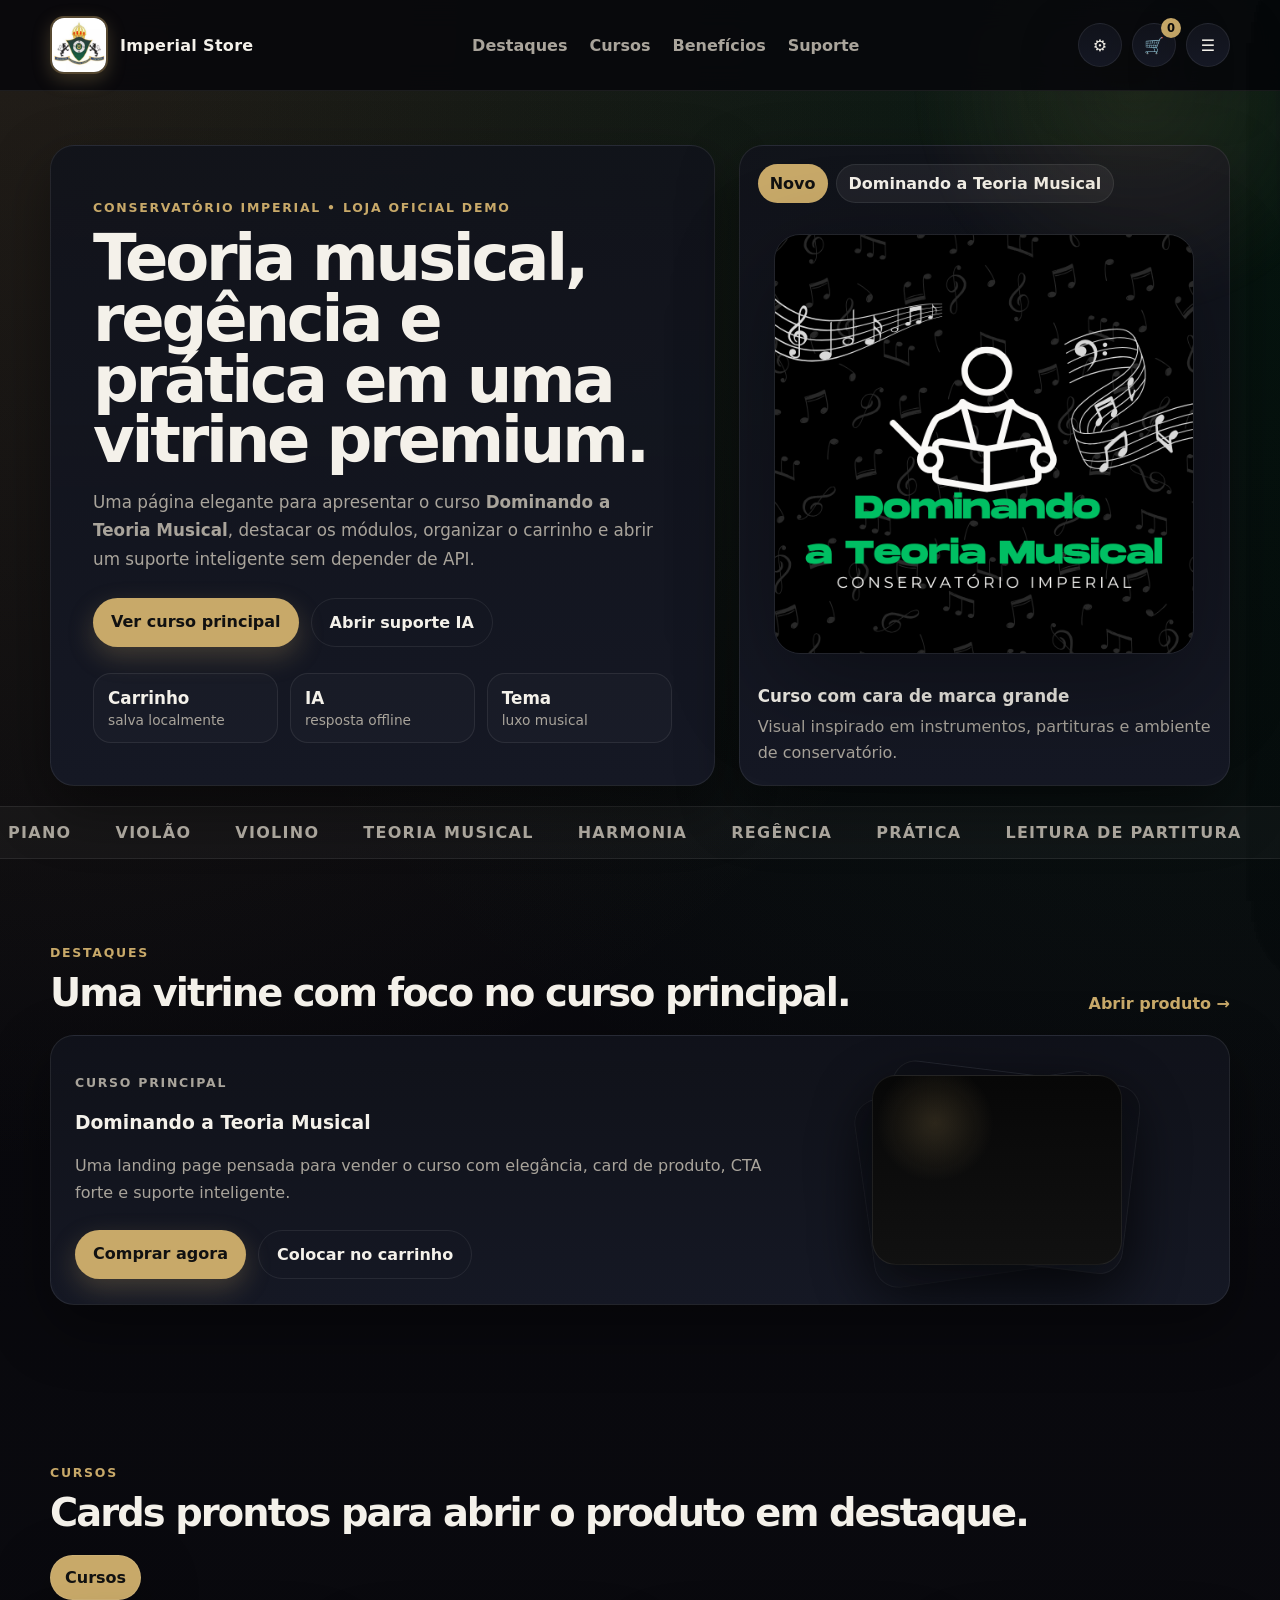
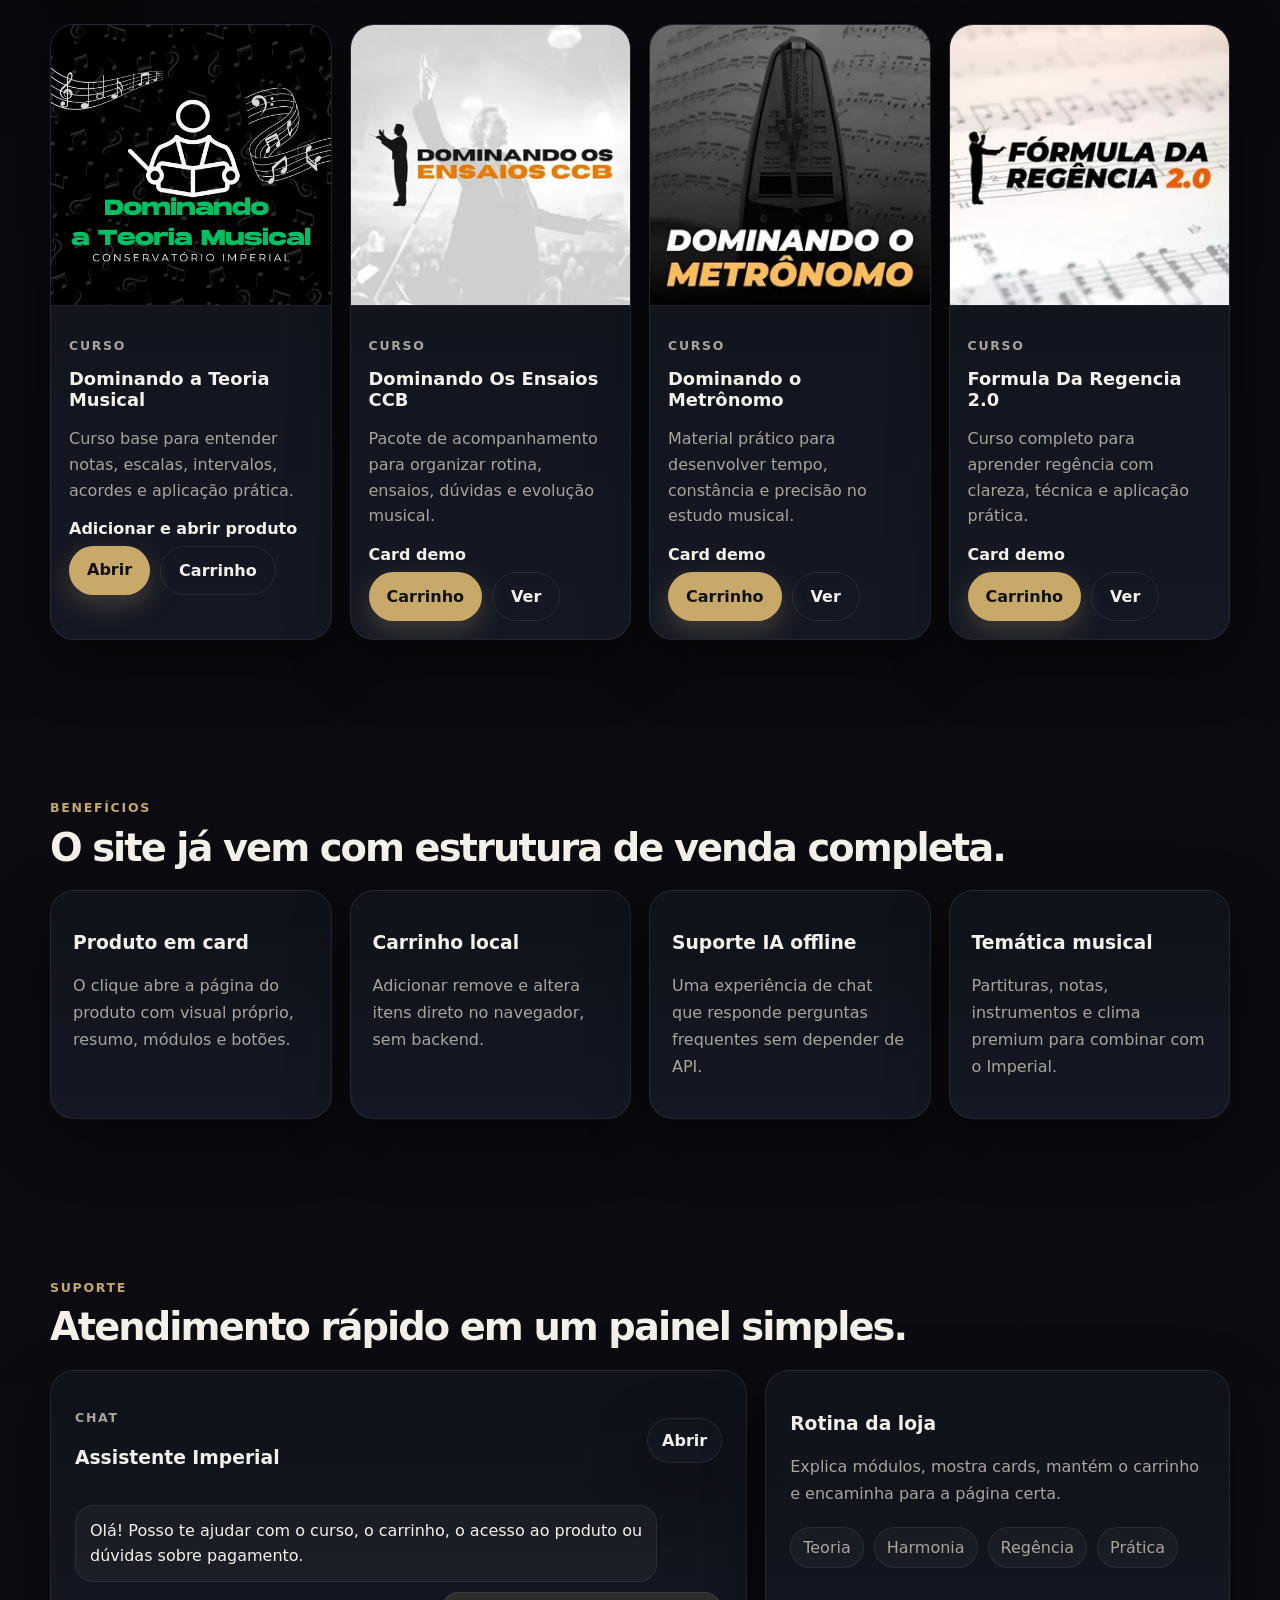
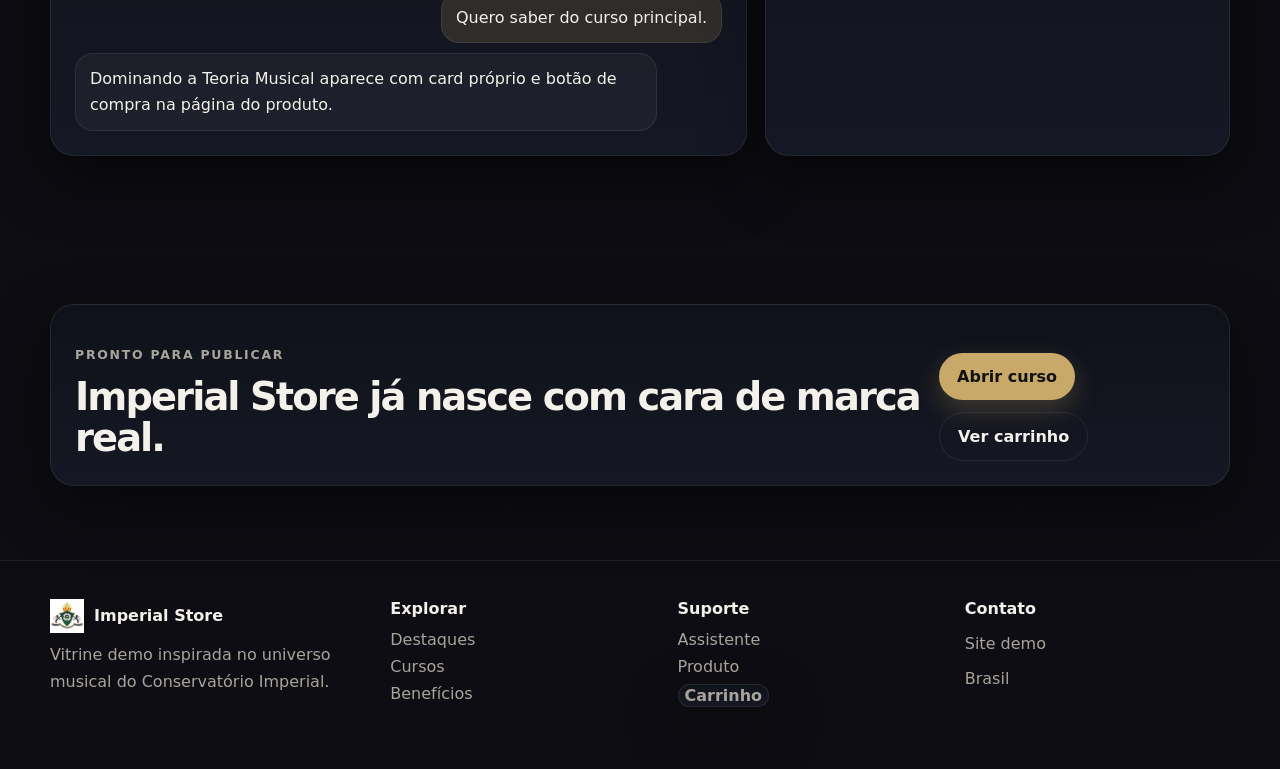
==== Imperial Store/index.html @ c1c1844d "Imperial Store" ====
<!DOCTYPE html>
<html lang="pt-BR" data-theme="dark">
<head>
  <meta charset="UTF-8" />
  <meta name="viewport" content="width=device-width, initial-scale=1.0" />
  <title>Imperial Store</title>
  <meta name="description" content="Imperial Store — cursos e conteúdos musicais com visual premium e carrinho integrado." />
  <meta name="theme-color" content="#0a0a0f" />
  <link rel="icon" type="image/x-icon" href="./assets/favicon.ico">
  <link rel="stylesheet" href="./css/styles.css" />
</head>
<body class="page">
  <div class="page-glow" aria-hidden="true"></div>

  <header class="topbar">
    <div class="container topbar-inner">
      <a class="brand" href="./index.html" aria-label="Imperial Store">
        <img src="./assets/Logo.jpg" alt="Imperial" class="brand-logo" />
        <span class="brand-text">Imperial Store</span>
      </a>
      <nav class="nav desktop-nav" aria-label="Navegação principal">
        <a href="#destaques">Destaques</a>
        <a href="#produtos">Cursos</a>
        <a href="#beneficios">Benefícios</a>
        <a href="#suporte">Suporte</a>
      </nav>
      <div class="top-actions">
        <button class="icon-btn" id="settingsBtn" aria-label="Abrir configurações">⚙</button>
        <button class="icon-btn" id="cartBtn" aria-label="Abrir carrinho">
          <span>🛒</span>
          <strong class="cart-badge" id="cartCount">0</strong>
        </button>
        <button class="menu-btn" id="menuBtn" aria-label="Abrir menu">☰</button>
      </div>
    </div>

    <nav class="mobile-nav" id="mobileNav" aria-label="Navegação mobile">
      <a href="#destaques">Destaques</a>
      <a href="#produtos">Cursos</a>
      <a href="#beneficios">Benefícios</a>
      <a href="#suporte">Suporte</a>
    </nav>
  </header>

  <main>
    <section class="hero">
      <div class="container hero-grid">
        <div class="hero-copy">
          <p class="eyebrow">Conservatório Imperial • loja oficial demo</p>
          <h1>Teoria musical, regência e prática em uma vitrine premium.</h1>
          <p class="hero-text">
            Uma página elegante para apresentar o curso <strong>Dominando a Teoria Musical</strong>, destacar os módulos, organizar o carrinho e abrir um suporte inteligente sem depender de API.
          </p>
          <div class="hero-actions">
            <a class="btn btn-dark" href="./produto.html?produto=dominando-a-teoria-musical">Ver curso principal</a>
            <button class="btn btn-light" data-open-support>Abrir suporte IA</button>
          </div>
          <div class="hero-highlights">
            <div class="highlight">
              <span class="highlight-value">Carrinho</span>
              <span class="highlight-label">salva localmente</span>
            </div>
            <div class="highlight">
              <span class="highlight-value">IA</span>
              <span class="highlight-label">resposta offline</span>
            </div>
            <div class="highlight">
              <span class="highlight-value">Tema</span>
              <span class="highlight-label">luxo musical</span>
            </div>
          </div>
        </div>

        <aside class="hero-panel">
          <div class="hero-panel-top">
            <span class="pill">Novo</span>
            <span class="pill pill-soft">Dominando a Teoria Musical</span>
          </div>
          <div class="hero-showcase">
            <img class="hero-cover" src="./assets/DominandoaTeoriaMusical.jpg" alt="Capa artística do curso Dominando a Teoria Musical" />
          </div>
          <div class="hero-panel-bottom">
            <p class="panel-title">Curso com cara de marca grande</p>
            <p class="panel-text">Visual inspirado em instrumentos, partituras e ambiente de conservatório.</p>
          </div>
        </aside>
      </div>
    </section>

    <section class="ticker" aria-label="Destaques">
      <div class="ticker-track">
        <span>Piano</span>
        <span>Violão</span>
        <span>Violino</span>
        <span>Teoria musical</span>
        <span>Harmonia</span>
        <span>Regência</span>
        <span>Prática</span>
        <span>Leitura de partitura</span>
        <span>Piano</span>
        <span>Violão</span>
        <span>Violino</span>
        <span>Teoria musical</span>
      </div>
    </section>

    <section class="section container" id="destaques">
      <div class="section-head">
        <div>
          <p class="eyebrow">Destaques</p>
          <h2>Uma vitrine com foco no curso principal.</h2>
        </div>
        <a class="section-link" href="./produto.html?produto=dominando-a-teoria-musical">Abrir produto →</a>
      </div>

      <div class="feature-banner">
        <div class="feature-banner-copy">
          <p class="banner-kicker">Curso principal</p>
          <h3>Dominando a Teoria Musical</h3>
          <p>Uma landing page pensada para vender o curso com elegância, card de produto, CTA forte e suporte inteligente.</p>
          <div class="banner-actions">
            <a class="btn btn-dark" href="./produto.html?produto=dominando-a-teoria-musical">Comprar agora</a>
            <button class="btn btn-light add-cart" data-name="Dominando a Teoria Musical" data-price="2.997,00">Colocar no carrinho</button>
          </div>
        </div>
        <div class="feature-banner-visual">
          <div class="mini-stack">
            <div class="mini-card mini-card-1"></div>
            <div class="mini-card mini-card-2"></div>
            <div class="mini-card mini-card-3"></div>
          </div>
        </div>
      </div>
    </section>

    <section class="section container" id="produtos">
      <div class="section-head">
        <div>
          <p class="eyebrow">Cursos</p>
          <h2>Cards prontos para abrir o produto em destaque.</h2>
        </div>
      </div>

      <div class="category-strip">
        <button class="chip active" data-filter="all">Cursos</button>
      </div>

      <div class="cards-grid">
        <article class="product-card card" data-category="curso">
          <a class="product-link" href="./produto.html?produto=dominando-a-teoria-musical">
            <div class="product-visual cover-visual">
              <img src="./assets/DominandoaTeoriaMusical.jpg" alt="Capa do curso Dominando a Teoria Musical" />
            </div>
            <div class="product-body">
              <p class="tag">Curso</p>
              <h3>Dominando a Teoria Musical</h3>
              <p>Curso base para entender notas, escalas, intervalos, acordes e aplicação prática.</p>
              <strong>Adicionar e abrir produto</strong>
            </div>
          </a>
          <div class="card-actions">
            <a class="btn btn-dark" href="./produto.html?produto=dominando-a-teoria-musical">Abrir</a>
            <button class="btn btn-light add-cart" data-name="Dominando a Teoria Musical" data-price="297">Carrinho</button>
          </div>
        </article>

        <article class="product-card card" data-category="curso">
          <a class="product-link" href="./produto.html?produto=dominando-os-ensaios-ccb">
            <div class="product-visual cover-visual">
              <img src="./assets/DominandoOsEnsaiosCCB.jpg" alt="Capa do curso Dominando Os Ensaios CCB" />
            </div>
            <div class="product-body">
              <p class="tag">Curso</p>
              <h3>Dominando Os Ensaios CCB</h3>
              <p>Pacote de acompanhamento para organizar rotina, ensaios, dúvidas e evolução musical.</p>
              <strong>Card demo</strong>
            </div>
          </a>
          <div class="card-actions">
            <button class="btn btn-dark add-cart" data-name="Dominando Os Ensaios CCB" data-price="97">Carrinho</button>
            <a class="btn btn-light" href="./produto.html?produto=dominando-os-ensaios-ccb">Ver</a>
          </div>
        </article>

        <article class="product-card card" data-category="curso">
          <a class="product-link" href="./produto.html?produto=dominando-o-metronomo">
            <div class="product-visual cover-visual">
              <img src="./assets/Dominando-O-Metrônomo.jpg" alt="Capa do curso Dominando o Metrônomo" />
            </div>
            <div class="product-body">
              <p class="tag">Curso</p>
              <h3>Dominando o Metrônomo</h3>
              <p>Material prático para desenvolver tempo, constância e precisão no estudo musical.</p>
              <strong>Card demo</strong>
            </div>
          </a>
          <div class="card-actions">
            <button class="btn btn-dark add-cart" data-name="Dominando o Metrônomo" data-price="67">Carrinho</button>
            <a class="btn btn-light" href="./produto.html?produto=dominando-o-metronomo">Ver</a>
          </div>
        </article>

        <article class="product-card card" data-category="curso">
          <a class="product-link" href="./produto.html?produto=formula-da-regencia-2-0">
            <div class="product-visual cover-visual">
              <img src="./assets/Formula-Da-Regencia-2.0.jpg" alt="Capa do curso Fórmula Da Regencia 2.0" />
            </div>
            <div class="product-body">
              <p class="tag">Curso</p>
              <h3>Formula Da Regencia 2.0</h3>
              <p>Curso completo para aprender regência com clareza, técnica e aplicação prática.</p>
              <strong>Card demo</strong>
            </div>
          </a>
          <div class="card-actions">
            <button class="btn btn-dark add-cart" data-name="Formula Da Regencia 2.0" data-price="0">Carrinho</button>
            <a class="btn btn-light" href="./produto.html?produto=formula-da-regencia-2-0">Ver</a>
          </div>
        </article>
      </div>
    </section>

    <section class="section container" id="beneficios">
      <div class="section-head">
        <div>
          <p class="eyebrow">Benefícios</p>
          <h2>O site já vem com estrutura de venda completa.</h2>
        </div>
      </div>

      <div class="benefits-grid">
        <div class="benefit card">
          <h3>Produto em card</h3>
          <p>O clique abre a página do produto com visual próprio, resumo, módulos e botões.</p>
        </div>
        <div class="benefit card">
          <h3>Carrinho local</h3>
          <p>Adicionar remove e altera itens direto no navegador, sem backend.</p>
        </div>
        <div class="benefit card">
          <h3>Suporte IA offline</h3>
          <p>Uma experiência de chat que responde perguntas frequentes sem depender de API.</p>
        </div>
        <div class="benefit card">
          <h3>Temática musical</h3>
          <p>Partituras, notas, instrumentos e clima premium para combinar com o Imperial.</p>
        </div>
      </div>
    </section>

    <section class="section container" id="suporte">
      <div class="section-head">
        <div>
          <p class="eyebrow">Suporte</p>
          <h2>Atendimento rápido em um painel simples.</h2>
        </div>
      </div>

      <div class="support-layout">
        <article class="support-card card">
          <div class="support-head">
            <div>
              <p class="tag">Chat</p>
              <h3>Assistente Imperial</h3>
            </div>
            <button class="choice-pill" data-open-support>Abrir</button>
          </div>

          <div class="chat-preview" id="chatPreview">
            <div class="chat-bubble bot">Olá! Posso te ajudar com o curso, o carrinho, o acesso ao produto ou dúvidas sobre pagamento.</div>
            <div class="chat-bubble user">Quero saber do curso principal.</div>
            <div class="chat-bubble bot">Dominando a Teoria Musical aparece com card próprio e botão de compra na página do produto.</div>
          </div>
        </article>

        <article class="support-card card">
          <h3>Rotina da loja</h3>
          <p>Explica módulos, mostra cards, mantém o carrinho e encaminha para a página certa.</p>
          <div class="mini-facts">
            <span>Teoria</span>
            <span>Harmonia</span>
            <span>Regência</span>
            <span>Prática</span>
          </div>
        </article>
      </div>
    </section>

    <section class="section container">
      <div class="callout card">
        <div>
          <p class="eyebrow">Pronto para publicar</p>
          <h2>Imperial Store já nasce com cara de marca real.</h2>
        </div>
        <div class="callout-actions">
          <a class="btn btn-dark" href="./produto.html?produto=dominando-a-teoria-musical">Abrir curso</a>
          <button class="btn btn-light" data-open-cart>Ver carrinho</button>
        </div>
      </div>
    </section>
  </main>

  <footer class="footer">
    <div class="container footer-grid">
      <div>
        <div class="footer-brand">
          <img src="./assets/Logo.jpg" alt="Imperial" class="footer-logo" />
          <span>Imperial Store</span>
        </div>
        <p>Vitrine demo inspirada no universo musical do Conservatório Imperial.</p>
      </div>

      <div>
        <h4>Explorar</h4>
        <a href="#destaques">Destaques</a>
        <a href="#produtos">Cursos</a>
        <a href="#beneficios">Benefícios</a>
      </div>

      <div>
        <h4>Suporte</h4>
        <a href="#suporte">Assistente</a>
        <a href="./produto.html?produto=dominando-a-teoria-musical">Produto</a>
        <button class="text-btn" data-open-cart>Carrinho</button>
      </div>

      <div>
        <h4>Contato</h4>
        <p>Site demo</p>
        <p>Brasil</p>
      </div>
    </div>
  </footer>

  <aside class="drawer" id="cartDrawer" aria-hidden="true">
    <div class="drawer-head">
      <h3>Seu carrinho</h3>
      <button class="drawer-close" data-close="cartDrawer" aria-label="Fechar carrinho">✕</button>
    </div>
    <div class="drawer-body" id="cartItems"></div>
    <div class="drawer-footer">
      <div class="drawer-total">
        <span>Total</span>
        <strong id="cartTotal">R$ 0</strong>
      </div>
      <button class="btn btn-dark full" id="checkoutBtn">Finalizar compra</button>
    </div>
  </aside>

  <div class="overlay" data-close="cartDrawer"></div>

  <aside class="drawer settings-drawer" id="settingsDrawer" aria-hidden="true">
    <div class="drawer-head">
      <h3>Configurações</h3>
      <button class="drawer-close" data-close="settingsDrawer" aria-label="Fechar configurações">✕</button>
    </div>
    <div class="drawer-body">
      <div class="setting-block">
        <p class="setting-label">Tema</p>
        <div class="setting-row">
          <button class="choice-pill active" data-theme-choice="dark">Escuro</button>
          <button class="choice-pill" data-theme-choice="light">Claro</button>
        </div>
      </div>

      <div class="setting-block">
        <p class="setting-label">Destaque</p>
        <div class="setting-row">
          <button class="accent-swatch active" data-accent="#c8a969" style="--swatch:#c8a969"></button>
          <button class="accent-swatch" data-accent="#22c55e" style="--swatch:#22c55e"></button>
          <button class="accent-swatch" data-accent="#8b5cf6" style="--swatch:#8b5cf6"></button>
          <button class="accent-swatch" data-accent="#38bdf8" style="--swatch:#38bdf8"></button>
        </div>
      </div>

      <div class="setting-block">
        <p class="setting-label">Animações</p>
        <label class="toggle">
          <input type="checkbox" id="motionToggle" checked />
          <span>Ativar animações</span>
        </label>
      </div>
    </div>
  </aside>

  <div class="overlay" data-close="settingsDrawer"></div>

  <section class="support-panel" id="supportPanel" aria-hidden="true">
    <div class="support-panel-head">
      <div>
        <p class="tag">IA de suporte</p>
        <h3>Assistente Imperial</h3>
      </div>
      <button class="drawer-close" id="closeSupport" aria-label="Fechar suporte">✕</button>
    </div>
    <div class="support-panel-body" id="supportMessages">
      <div class="msg bot">Oi! Pergunta sobre o curso, o carrinho, pagamento ou produto.</div>
    </div>
    <form class="support-form" id="supportForm">
      <input id="supportInput" type="text" placeholder="Ex.: preço, módulos, carrinho..." autocomplete="off" />
      <button class="btn btn-dark" type="submit">Enviar</button>
    </form>
  </section>

  <div class="toast" id="toast" role="status" aria-live="polite"></div>
  <script src="./js/script.js"></script>
</body>
</html>
---- Imperial Store/css/styles.css ----
:root{
  --bg:#07070b;
  --bg-2:#0d0d13;
  --card:#11131b;
  --card-2:#151824;
  --text:#f4f1ea;
  --muted:#a9a49b;
  --line:rgba(255,255,255,.08);
  --accent:#c8a969;
  --accent-2:#7ee0b7;
  --shadow:0 22px 60px rgba(0,0,0,.42);
  --radius:24px;
}

html[data-theme="light"]{
  --bg:#f6f1e8;
  --bg-2:#fffaf2;
  --card:#ffffff;
  --card-2:#f7f2ea;
  --text:#181512;
  --muted:#665c52;
  --line:rgba(24,21,18,.1);
  --shadow:0 18px 48px rgba(67,48,21,.12);
}

*{box-sizing:border-box}
html{scroll-behavior:smooth}
body{
  margin:0;
  font-family:Inter,system-ui,-apple-system,BlinkMacSystemFont,"Segoe UI",sans-serif;
  background:
    radial-gradient(circle at top left, rgba(200,169,105,.14), transparent 28%),
    radial-gradient(circle at top right, rgba(34,197,94,.11), transparent 30%),
    linear-gradient(180deg,var(--bg),var(--bg-2));
  color:var(--text);
  min-height:100vh;
}

a{color:inherit;text-decoration:none}
button,input{font:inherit}
img{max-width:100%;display:block}

.page{position:relative;overflow-x:hidden}
.page-glow{
  position:fixed; inset:-20vh -10vw auto auto;
  width:42vw; height:42vw; border-radius:50%;
  background:radial-gradient(circle, rgba(200,169,105,.12), transparent 60%);
  pointer-events:none; filter:blur(4px);
}

.container{width:min(1180px,calc(100% - 32px));margin-inline:auto}
.topbar{
  position:sticky;top:0;z-index:50;
  backdrop-filter:blur(14px);
  background:color-mix(in oklab, var(--bg) 84%, transparent);
  border-bottom:1px solid var(--line);
}
.topbar-inner{display:flex;align-items:center;justify-content:space-between;gap:18px;padding:16px 0}
.brand{display:flex;align-items:center;gap:12px;font-weight:800;letter-spacing:.02em}
.brand-logo,.footer-logo{width:34px;height:34px}
.brand-text{font-size:1rem}
.nav{display:flex;gap:22px;color:var(--muted);font-weight:600}
.nav a,.text-btn{transition:.2s ease}
.nav a:hover,.text-btn:hover{color:var(--accent)}
.top-actions{display:flex;align-items:center;gap:10px}
.icon-btn,.menu-btn,.choice-pill,.chip,.accent-swatch,.drawer-close,.text-btn{
  border:1px solid var(--line);
  background:linear-gradient(180deg,var(--card),var(--card-2));
  color:var(--text);
  border-radius:999px;
  cursor:pointer;
  box-shadow:var(--shadow);
}
.icon-btn,.menu-btn{width:44px;height:44px;display:grid;place-items:center;position:relative}
.menu-link{display:grid;place-items:center;text-decoration:none}
.cart-badge{
  position:absolute;top:-6px;right:-6px;min-width:20px;height:20px;padding:0 6px;border-radius:999px;
  background:var(--accent);color:#0b0b0b;font-size:.72rem;display:grid;place-items:center;
}
.mobile-nav{display:none;flex-wrap:wrap;gap:10px;padding:0 16px 16px}
.mobile-nav a{padding:10px 14px;border-radius:999px;border:1px solid var(--line);background:var(--card)}
.hero{padding:54px 0 20px}
.hero-grid{display:grid;grid-template-columns:1.15fr .85fr;gap:24px;align-items:stretch}
.hero-copy,.hero-panel,.feature-banner,.support-card,.callout,.product-hero,.content-card,.product-card,.benefit,.support-panel,.drawer{
  border:1px solid var(--line);background:linear-gradient(180deg, color-mix(in oklab, var(--card) 92%, transparent), var(--card-2));
  box-shadow:var(--shadow)
}
.hero-copy,.hero-panel,.feature-banner,.support-card,.callout,.product-hero,.content-card,.benefit{border-radius:var(--radius)}
.hero-copy{padding:42px}
.hero-panel{padding:18px;display:flex;flex-direction:column;gap:16px}
.eyebrow,.tag,.banner-kicker{color:var(--accent);text-transform:uppercase;letter-spacing:.14em;font-size:.78rem;font-weight:800}
.hero h1,.section h2,.callout h2,.product-hero h1{margin:10px 0 0;font-size:clamp(2.2rem,5vw,4.6rem);line-height:.95;letter-spacing:-.05em}
.section h2,.callout h2,.product-hero h1{font-size:clamp(1.8rem,3vw,2.9rem);line-height:1.05}
.hero-text{font-size:1.05rem;line-height:1.7;color:var(--muted);max-width:60ch}
.hero-actions,.banner-actions,.callout-actions{display:flex;flex-wrap:wrap;gap:12px;margin-top:24px}
.btn{
  border:none;border-radius:999px;padding:14px 18px;font-weight:800;cursor:pointer;
  transition:transform .2s ease,filter .2s ease, background .2s ease;
}
.btn:hover,.chip:hover,.choice-pill:hover,.accent-swatch:hover,.icon-btn:hover,.menu-btn:hover,.drawer-close:hover{transform:translateY(-1px)}
.btn-dark{background:var(--accent);color:#111;box-shadow:0 10px 26px rgba(200,169,105,.25)}
.btn-light{background:transparent;color:var(--text);border:1px solid var(--line)}
.full{width:100%}
.hero-highlights{display:grid;grid-template-columns:repeat(3,1fr);gap:12px;margin-top:26px}
.highlight{
  border:1px solid var(--line);background:rgba(255,255,255,.02);padding:14px;border-radius:18px
}
.highlight-value{display:block;font-weight:900;font-size:1.05rem}
.highlight-label{display:block;color:var(--muted);font-size:.86rem;margin-top:4px}
.hero-panel-top{display:flex;gap:8px;flex-wrap:wrap}
.pill{
  display:inline-flex;align-items:center;gap:6px;padding:9px 12px;border-radius:999px;background:var(--accent);color:#111;font-weight:800
}
.pill-soft{background:rgba(255,255,255,.06);color:var(--text);border:1px solid var(--line)}
.hero-showcase{flex:1;display:grid;place-items:center;min-height:330px}
.hero-cover{
  width:min(100%,420px);aspect-ratio:1/1;border-radius:26px;border:1px solid var(--line);object-fit:cover;
  filter:drop-shadow(0 30px 50px rgba(0,0,0,.35));
}
.panel-title{margin:0;font-weight:800;font-size:1.05rem}
.panel-text{margin:8px 0 0;color:var(--muted);line-height:1.65}

.ticker{overflow:hidden;border-block:1px solid var(--line);background:rgba(255,255,255,.03)}
.ticker-track{
  display:flex;gap:28px;padding:16px 0;white-space:nowrap;animation:scroll 24s linear infinite;
  width:max-content;font-weight:800;letter-spacing:.08em;text-transform:uppercase;color:var(--muted)
}
.ticker-track span{padding-inline:8px}
@keyframes scroll{from{transform:translateX(0)}to{transform:translateX(-50%)}}

.section{padding:74px 0}
.section-head{display:flex;align-items:end;justify-content:space-between;gap:16px;margin-bottom:22px}
.section-head h2{margin-top:8px}
.section-link,.text-btn{color:var(--accent);font-weight:800}
.feature-banner{
  display:grid;grid-template-columns:1.25fr .75fr;gap:18px;padding:24px;overflow:hidden;
}
.feature-banner-copy p{color:var(--muted);line-height:1.7}
.feature-banner-visual{display:grid;place-items:center;min-height:220px}
.mini-stack{position:relative;width:min(100%,250px);height:190px}
.mini-card{
  position:absolute;inset:0;border-radius:24px;border:1px solid var(--line);background:linear-gradient(180deg,#0d0f16,#171a24);
  box-shadow:var(--shadow)
}
.mini-card-1{transform:rotate(-8deg) translate(-10px,8px);opacity:.65}
.mini-card-2{transform:rotate(7deg) translate(10px,-4px);opacity:.78}
.mini-card-3{
  background:
    radial-gradient(circle at 25% 25%, rgba(200,169,105,.18), transparent 25%),
    linear-gradient(180deg,#070707,#111);
  display:grid;place-items:center;font-size:3rem;color:var(--accent)
}
.category-strip{display:flex;gap:10px;flex-wrap:wrap;margin:18px 0 24px}
.chip,.choice-pill,.accent-swatch{padding:12px 14px;font-weight:800}
.chip.active,.choice-pill.active{background:var(--accent);color:#111}
.accent-swatch{width:42px;height:42px;padding:0;background:var(--swatch);border:none}
.cards-grid{display:grid;grid-template-columns:repeat(4,1fr);gap:18px}
.card{border-radius:24px}
.product-card{overflow:hidden;display:flex;flex-direction:column;min-height:100%}
.product-link{display:block}
.product-visual{
  min-height:220px;display:grid;place-items:center;position:relative;background:linear-gradient(180deg,#0b0d12,#171a24);
  border-bottom:1px solid var(--line)
}
.cover-visual img{width:100%;height:100%;object-fit:cover}
.note-visual,.instrument-visual,.support-visual{
  font-size:4rem;color:var(--accent);font-weight:900
}
.note-visual{background:
  radial-gradient(circle at 20% 20%, rgba(200,169,105,.16), transparent 30%),
  linear-gradient(180deg,#090b10,#171a24);
}
.instrument-visual{background:
  radial-gradient(circle at 70% 30%, rgba(126,224,183,.16), transparent 30%),
  linear-gradient(180deg,#090b10,#171a24);
}
.support-visual{background:
  radial-gradient(circle at 70% 30%, rgba(88,161,255,.16), transparent 30%),
  linear-gradient(180deg,#090b10,#171a24);
}
.product-body{padding:18px 18px 8px}
.product-body h3{margin:10px 0 8px;font-size:1.12rem}
.product-body p{color:var(--muted);line-height:1.6}
.product-body strong{display:block;margin-top:12px}
.card-actions{display:flex;gap:10px;flex-wrap:wrap;padding:0 18px 18px}
.benefits-grid,.product-grid,.support-layout{display:grid;gap:18px}
.benefits-grid{grid-template-columns:repeat(4,1fr)}
.benefit{padding:22px}
.benefit p,.content-card p,.support-card p,.callout p,.footer p{color:var(--muted);line-height:1.7}
.support-layout{grid-template-columns:1.2fr .8fr}
.support-card,.content-card,.callout{padding:24px}
.support-head{display:flex;align-items:center;justify-content:space-between;gap:12px}
.chat-preview{display:grid;gap:10px;margin-top:18px}
.chat-bubble,.msg{
  padding:12px 14px;border-radius:18px;line-height:1.6;border:1px solid var(--line);max-width:90%;
}
.chat-bubble.bot,.msg.bot{background:rgba(255,255,255,.04);align-self:start}
.chat-bubble.user,.msg.user{background:rgba(200,169,105,.16);align-self:end;margin-left:auto}
.mini-facts{display:flex;flex-wrap:wrap;gap:10px;margin-top:20px}
.mini-facts span,.bullet-list li{
  border:1px solid var(--line);background:rgba(255,255,255,.03);padding:10px 12px;border-radius:999px;color:var(--muted)
}
.callout{display:flex;align-items:center;justify-content:space-between;gap:18px}
.callout h2{margin-top:8px}
.footer{padding:38px 0 54px;border-top:1px solid var(--line)}
.footer-grid{display:grid;grid-template-columns:1.2fr repeat(3,1fr);gap:22px}
.footer h4{margin:0 0 12px}
.footer a,.footer p,.text-btn{display:block;margin:8px 0;color:var(--muted)}
.footer a:hover,.text-btn:hover{color:var(--accent)}
.footer-brand{display:flex;align-items:center;gap:10px;font-weight:900;margin-bottom:8px}
.footer-simple{margin-top:20px}

.drawer,.support-panel{
  position:fixed;top:0;right:0;height:100vh;width:min(390px,100vw);
  transform:translateX(110%);transition:transform .28s ease;z-index:80;
  border-left:1px solid var(--line);background:linear-gradient(180deg,var(--bg),var(--bg-2));
}
.drawer.open,.support-panel.open{transform:translateX(0)}
.drawer{display:flex;flex-direction:column}
.drawer-head,.support-panel-head{
  display:flex;align-items:center;justify-content:space-between;gap:12px;padding:18px;border-bottom:1px solid var(--line)
}
.drawer-body,.support-panel-body{padding:18px;overflow:auto;flex:1}
.drawer-footer{
  padding:18px;border-top:1px solid var(--line);display:grid;gap:12px
}
.drawer-total{display:flex;align-items:center;justify-content:space-between}
.drawer-close{width:38px;height:38px;display:grid;place-items:center}
.cart-item{
  display:grid;gap:6px;padding:14px;border:1px solid var(--line);border-radius:18px;background:rgba(255,255,255,.03);margin-bottom:12px
}
.cart-item-row{display:flex;align-items:center;justify-content:space-between;gap:10px}
.qty-controls{display:flex;align-items:center;gap:8px}
.qty-controls button,.remove-btn{
  width:30px;height:30px;border-radius:10px;border:1px solid var(--line);background:var(--card);color:var(--text);cursor:pointer
}
.remove-btn{width:auto;padding:0 10px}
.overlay{
  position:fixed;inset:0;background:rgba(0,0,0,.54);opacity:0;pointer-events:none;transition:.25s ease;z-index:70
}
.overlay.open{opacity:1;pointer-events:auto}

.toggle{display:flex;align-items:center;gap:12px;padding:12px 0}
.toggle input{accent-color:var(--accent)}
.setting-block{margin-bottom:18px}
.setting-label{margin:0 0 10px;color:var(--muted);font-weight:700}

.toast{
  position:fixed;left:50%;bottom:24px;transform:translateX(-50%) translateY(20px);
  opacity:0;background:var(--card);border:1px solid var(--line);padding:12px 16px;border-radius:999px;
  box-shadow:var(--shadow);z-index:90;transition:.25s ease
}
.toast.show{opacity:1;transform:translateX(-50%) translateY(0)}

.support-panel{
  width:min(420px,100vw);z-index:95;display:flex;flex-direction:column;border-left:1px solid var(--line)
}
.support-panel-body{display:grid;gap:10px}
.support-form{display:flex;gap:10px;padding:18px;border-top:1px solid var(--line)}
.support-form input{
  flex:1;border-radius:999px;border:1px solid var(--line);background:rgba(255,255,255,.04);
  color:var(--text);padding:14px 16px;outline:none
}
.support-form input::placeholder{color:var(--muted)}

.product-shell{padding:34px 0 64px}
.product-hero{
  display:grid;grid-template-columns:1fr 1.1fr;gap:24px;padding:20px;align-items:stretch
}
.product-hero-media{
  border-radius:22px;overflow:hidden;border:1px solid var(--line);background:#0b0d12;display:grid;place-items:center
}
.product-hero-media img{width:100%;height:100%;object-fit:cover}
.product-hero-copy{padding:16px}
.price-row{display:flex;flex-wrap:wrap;align-items:baseline;justify-content:space-between;gap:12px;margin-top:18px}
.price-row strong{font-size:1.5rem}
.timeline{display:grid;gap:14px;margin-top:18px}
.timeline-item{
  display:grid;grid-template-columns:58px 1fr;gap:14px;align-items:start;
  padding:14px;border:1px solid var(--line);border-radius:18px;background:rgba(255,255,255,.03)
}
.timeline-item span{
  width:48px;height:48px;border-radius:16px;display:grid;place-items:center;
  background:rgba(200,169,105,.14);color:var(--accent);font-weight:900
}
.timeline-item h3{margin:0 0 6px}
.bullet-list{display:grid;gap:10px;padding-left:0;list-style:none}
.bullet-list li{display:block}

@media (max-width: 1080px){
  .hero-grid,.feature-banner,.support-layout,.product-hero,.benefits-grid,.cards-grid,.footer-grid{grid-template-columns:1fr 1fr}
  .cards-grid,.benefits-grid{grid-template-columns:repeat(2,1fr)}
}
@media (max-width: 860px){
  .desktop-nav{display:none}
  .mobile-nav{display:flex}
  .hero-grid,.feature-banner,.support-layout,.product-hero,.footer-grid,.cards-grid,.benefits-grid{grid-template-columns:1fr}
  .hero-copy{padding:28px}
  .section{padding:56px 0}
  .hero-highlights{grid-template-columns:1fr}
  .callout{flex-direction:column;align-items:flex-start}
}
@media (max-width: 560px){
  .container{width:min(100% - 20px,1180px)}
  .topbar-inner{padding:12px 0}
  .brand-text{display:none}
  .hero-copy,.hero-panel,.support-card,.content-card,.callout,.product-hero{padding:16px}
  .hero h1{font-size:2.15rem}
  .support-panel,.drawer{width:100vw}
  .hero-showcase{min-height:250px}
  .product-visual{min-height:180px}
}

.brand-logo {
  width: 58px;
  height: 58px;
  border-radius: 14px;
  object-fit: cover;
  border: 2px solid rgba(200,169,105,.4);
  box-shadow: 0 6px 18px rgba(200,169,105,.25);
}
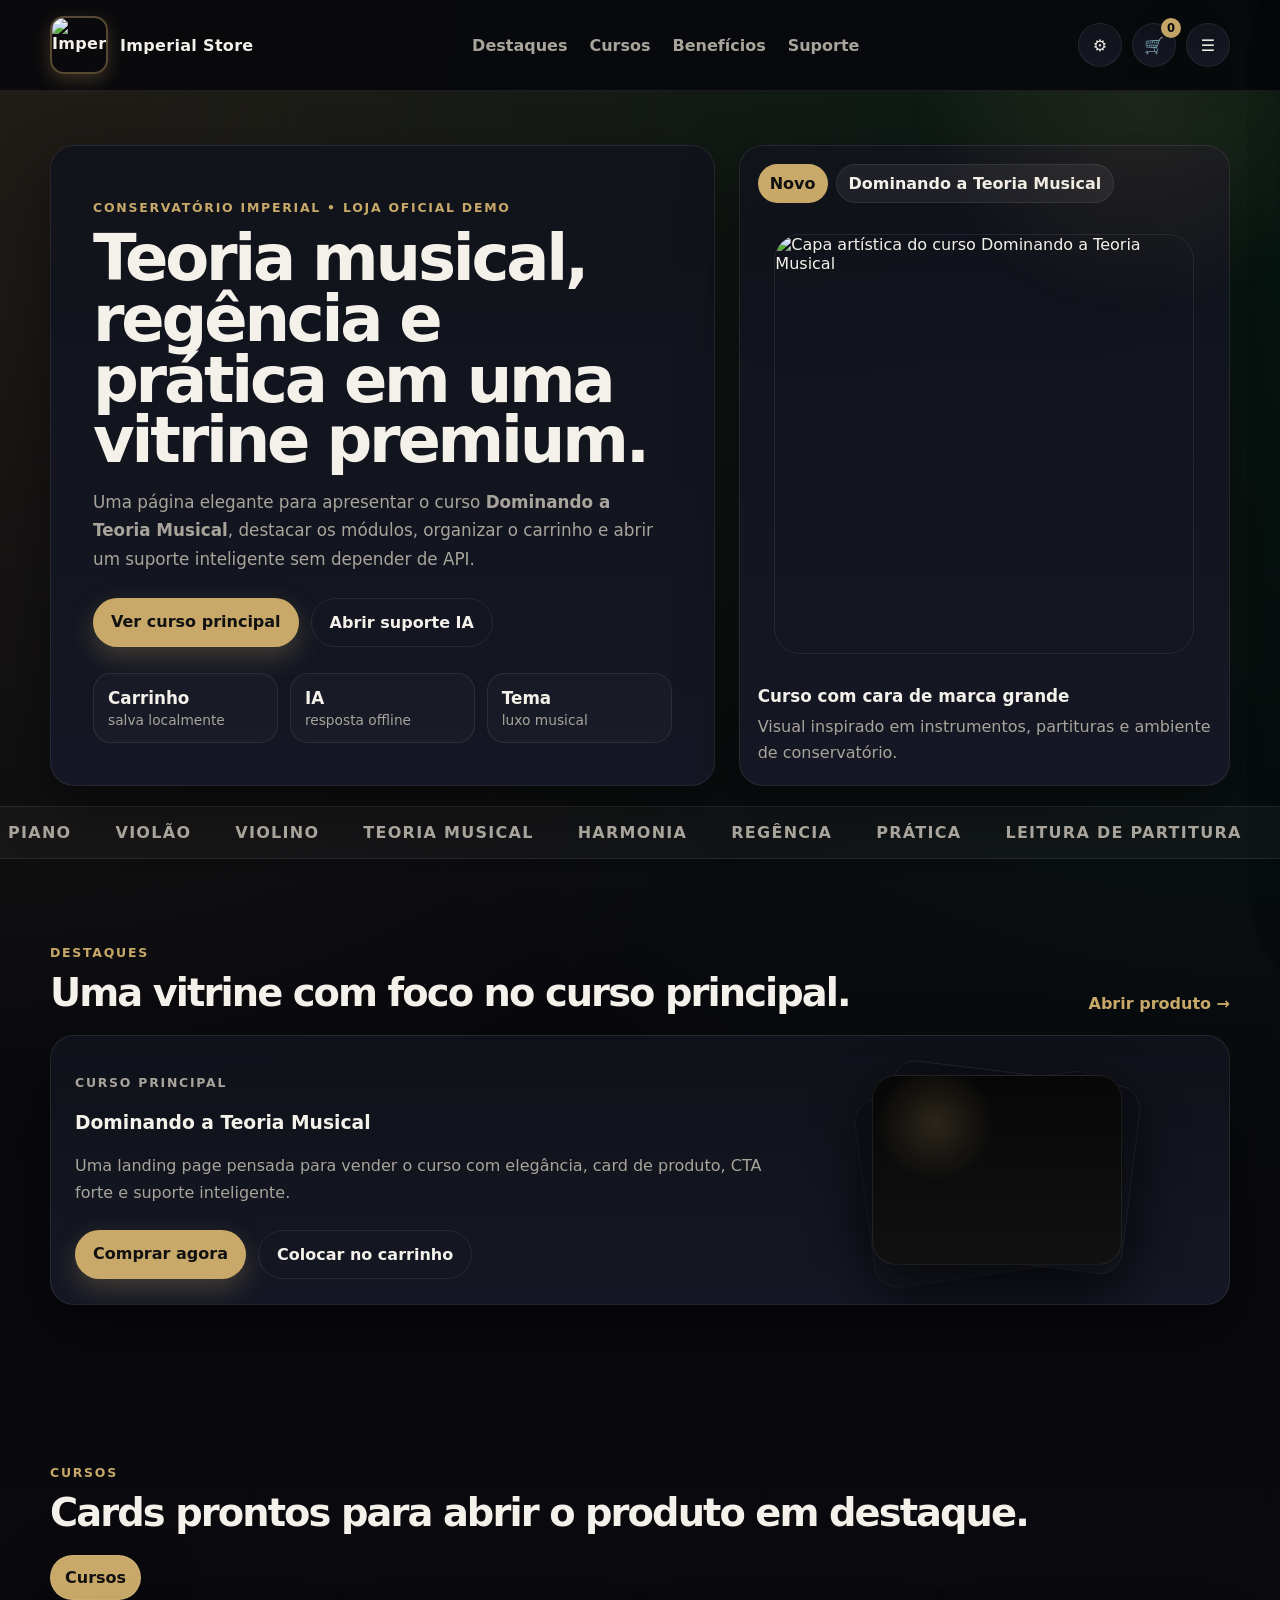
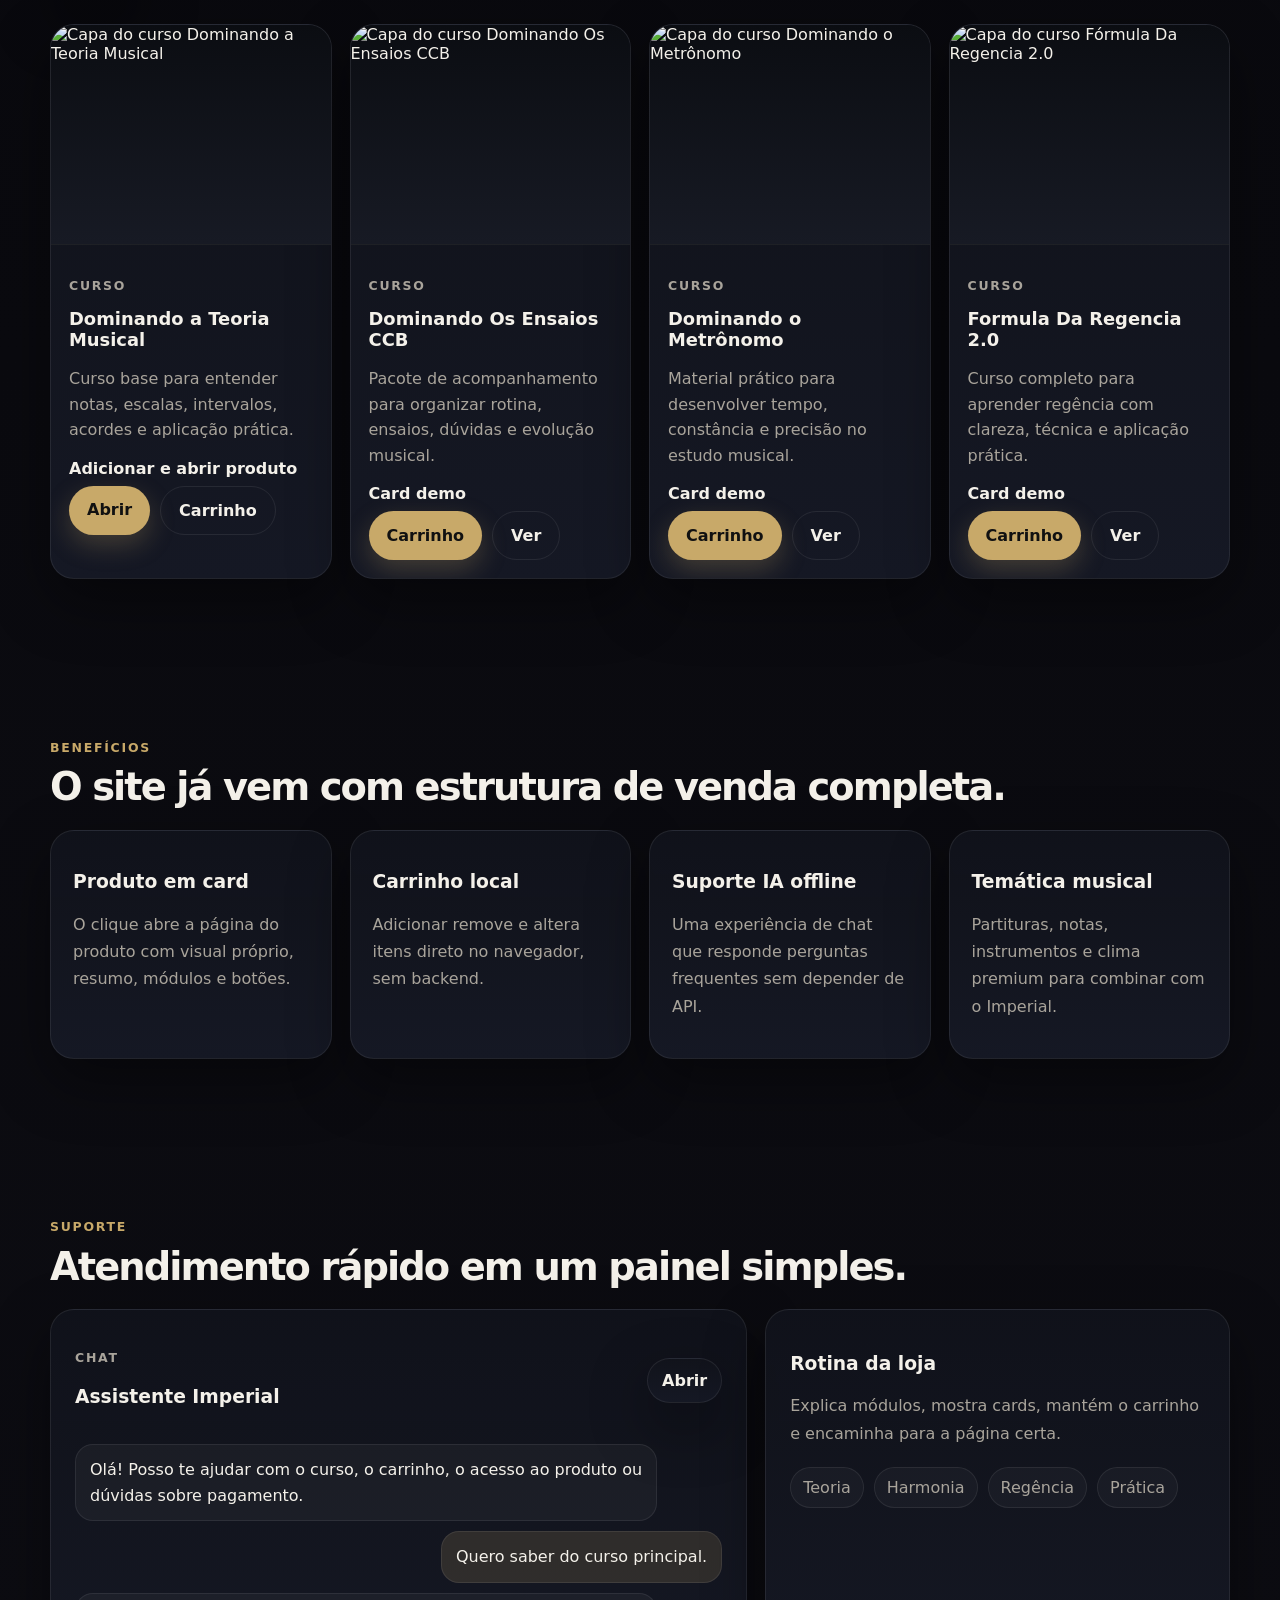
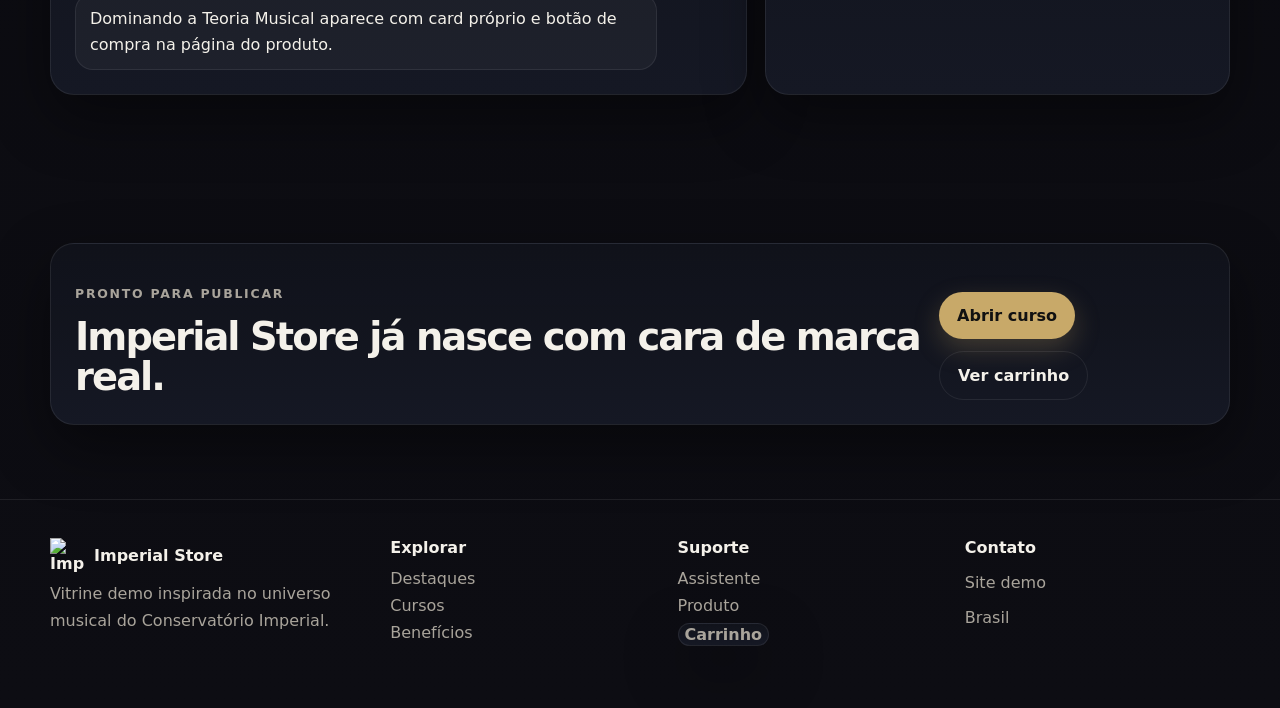
==== commit e2f1de2c: "index.html" ====
--- a/Imperial Store/index.html
+++ b/Imperial Store/index.html
@@ -8,6 +8,7 @@
   <meta name="theme-color" content="#0a0a0f" />
   <link rel="icon" type="image/x-icon" href="./assets/favicon.ico">
   <link rel="stylesheet" href="./css/styles.css" />
+  <base href="https://imperialstoregit.github.io/ImperialStore/">
 </head>
 <body class="page">
   <div class="page-glow" aria-hidden="true"></div>
@@ -405,4 +406,4 @@
   <div class="toast" id="toast" role="status" aria-live="polite"></div>
   <script src="./js/script.js"></script>
 </body>
-</html>+</html>
